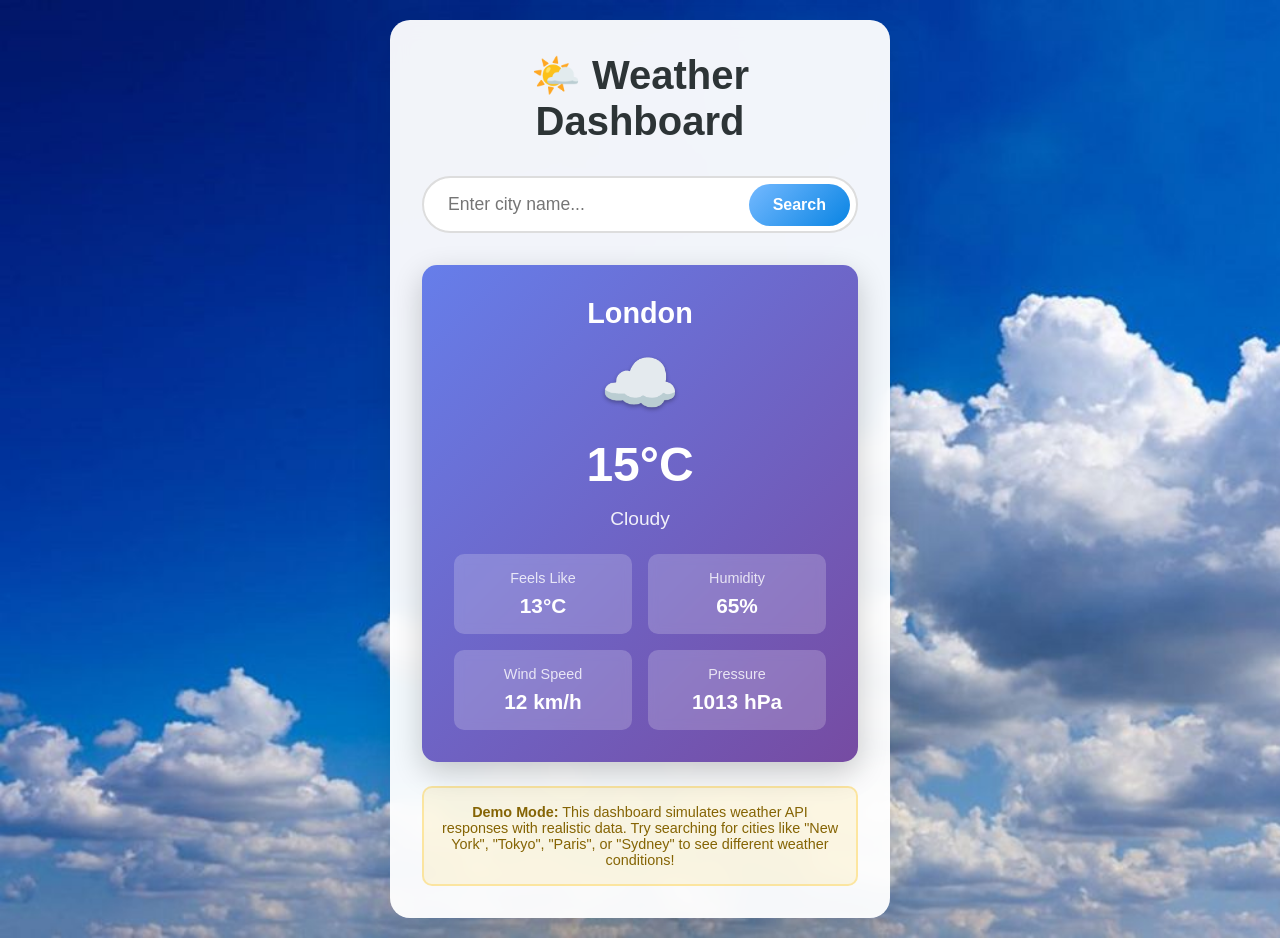
==== index.html @ 085a781d "first commit" ====
<!DOCTYPE html>
<html lang="en">
<head>
    <meta charset="UTF-8">
    <meta name="viewport" content="width=device-width, initial-scale=1.0">
    <title>Weather Dashboard</title>
    <script defer src="script.js"></script>
    <link rel="stylesheet" href="style.css">

</head>
 
<body>
    <div class="dashboard">
        <h1>🌤️ Weather Dashboard</h1>
        
        <div class="search-container">
            <input type="text" class="search-input" id="cityInput" placeholder="Enter city name..." />
            <button class="search-btn" id="searchBtn">Search</button>
        </div>

        <div class="loading" id="loading">
            <div class="loading-spinner"></div>
            <p>Fetching weather data...</p>
        </div>

        <div class="error-message" id="errorMessage"></div>

        <div class="weather-card" id="weatherCard">
            <div class="city-name" id="cityName">London</div>
            <div class="weather-icon" id="weatherIcon">☁️</div>
            <div class="temperature" id="temperature">15°C</div>
            <div class="description" id="description">cloudy</div>
            
            <div class="weather-details">
                <div class="detail-item">
                    <div class="detail-label">Feels Like</div>
                    <div class="detail-value" id="feelsLike">13°C</div>
                </div>
                <div class="detail-item">
                    <div class="detail-label">Humidity</div>
                    <div class="detail-value" id="humidity">65%</div>
                </div>
                <div class="detail-item">
                    <div class="detail-label">Wind Speed</div>
                    <div class="detail-value" id="windSpeed">12 km/h</div>
                </div>
                <div class="detail-item">
                    <div class="detail-label">Pressure</div>
                    <div class="detail-value" id="pressure">1013 hPa</div>
                </div>
            </div>
        </div>

        <div class="demo-note">
            <strong>Demo Mode:</strong> This dashboard simulates weather API responses with realistic data. 
            Try searching for cities like "New York", "Tokyo", "Paris", or "Sydney" to see different weather conditions!
        </div>
    </div>

   
</body>
</html>
---- style.css ----
* {
            margin: 0;
            padding: 0;
            box-sizing: border-box;
        }

        body {
            font-family: 'Segoe UI', Tahoma, Geneva, Verdana, sans-serif;
            background: linear-gradient(135deg, #74b9ff 0%, #0984e3 100%);
            min-height: 100vh;
            background-image: url('bgv.jpg');
            background-size: cover;
            display: flex;
            align-items: center;
            justify-content: center;
            padding: 20px;
        }

        .dashboard {
            background: rgba(255, 255, 255, 0.95);
            backdrop-filter: blur(10px);
            border-radius: 20px;
            padding: 2rem;
            box-shadow: 0 20px 40px rgba(0, 0, 0, 0.1);
            width: 100%;
            max-width: 500px;
            text-align: center;
        }

        h1 {
            color: #2d3436;
            margin-bottom: 2rem;
            font-size: 2.5rem;
            font-weight: 700;
        }

        .search-container {
            position: relative;
            margin-bottom: 2rem;
        }

        .search-input {
            width: 100%;
            padding: 1rem 1.5rem;
            border: 2px solid #ddd;
            border-radius: 50px;
            font-size: 1.1rem;
            outline: none;
            transition: all 0.3s ease;
        }

        .search-input:focus {
            border-color: #74b9ff;
            box-shadow: 0 0 0 3px rgba(116, 185, 255, 0.1);
        }

        .search-btn {
            position: absolute;
            right: 8px;
            top: 50%;
            transform: translateY(-50%);
            background: linear-gradient(135deg, #74b9ff, #0984e3);
            color: white;
            border: none;
            border-radius: 50px;
            padding: 0.75rem 1.5rem;
            cursor: pointer;
            font-size: 1rem;
            font-weight: 600;
            transition: all 0.3s ease;
        }

        .search-btn:hover {
            transform: translateY(-50%) scale(1.05);
            box-shadow: 0 5px 15px rgba(116, 185, 255, 0.3);
        }

        .weather-card {
            background: linear-gradient(135deg, #667eea 0%, #764ba2 100%);
            color: white;
            border-radius: 15px;
            padding: 2rem;
            margin: 1.5rem 0;
            box-shadow: 0 10px 30px rgba(0, 0, 0, 0.2);
            transform: translateY(10px);
            opacity: 0;
            transition: all 0.5s ease;
        }

        .weather-card.show {
            transform: translateY(0);
            opacity: 1;
        }

        .city-name {
            font-size: 1.8rem;
            font-weight: 700;
            margin-bottom: 0.5rem;
        }

        .weather-icon {
            font-size: 4rem;
            margin: 1rem 0;
            text-shadow: 0 2px 4px rgba(0, 0, 0, 0.3);
        }

        .temperature {
            font-size: 3rem;
            font-weight: 800;
            margin: 1rem 0;
        }

        .description {
            font-size: 1.2rem;
            text-transform: capitalize;
            margin-bottom: 1.5rem;
            opacity: 0.9;
        }

        .weather-details {
            display: grid;
            grid-template-columns: 1fr 1fr;
            gap: 1rem;
            margin-top: 1.5rem;
        }

        .detail-item {
            background: rgba(255, 255, 255, 0.2);
            backdrop-filter: blur(5px);
            border-radius: 10px;
            padding: 1rem;
            transition: all 0.3s ease;
        }

        .detail-item:hover {
            background: rgba(255, 255, 255, 0.3);
            transform: translateY(-2px);
        }

        .detail-label {
            font-size: 0.9rem;
            opacity: 0.8;
            margin-bottom: 0.5rem;
        }

        .detail-value {
            font-size: 1.3rem;
            font-weight: 700;
        }

        .error-message {
            background: linear-gradient(135deg, #ff7675, #d63031);
            color: white;
            border-radius: 10px;
            padding: 1rem;
            margin: 1rem 0;
            font-weight: 600;
            display: none;
        }

        .loading {
            display: none;
            margin: 2rem 0;
        }

        .loading-spinner {
            border: 4px solid rgba(116, 185, 255, 0.3);
            border-left: 4px solid #74b9ff;
            border-radius: 50%;
            width: 40px;
            height: 40px;
            animation: spin 1s linear infinite;
            margin: 0 auto 1rem;
        }

        @keyframes spin {
            0% { transform: rotate(0deg); }
            100% { transform: rotate(360deg); }
        }

        .demo-note {
            background: rgba(255, 193, 7, 0.1);
            border: 2px solid rgba(255, 193, 7, 0.3);
            border-radius: 10px;
            padding: 1rem;
            margin-top: 1.5rem;
            color: #856404;
            font-size: 0.9rem;
        }

        @media (max-width: 480px) {
            .dashboard {
                padding: 1.5rem;
                margin: 10px;
            }

            h1 {
                font-size: 2rem;
            }

            .weather-details {
                grid-template-columns: 1fr;
            }
        }
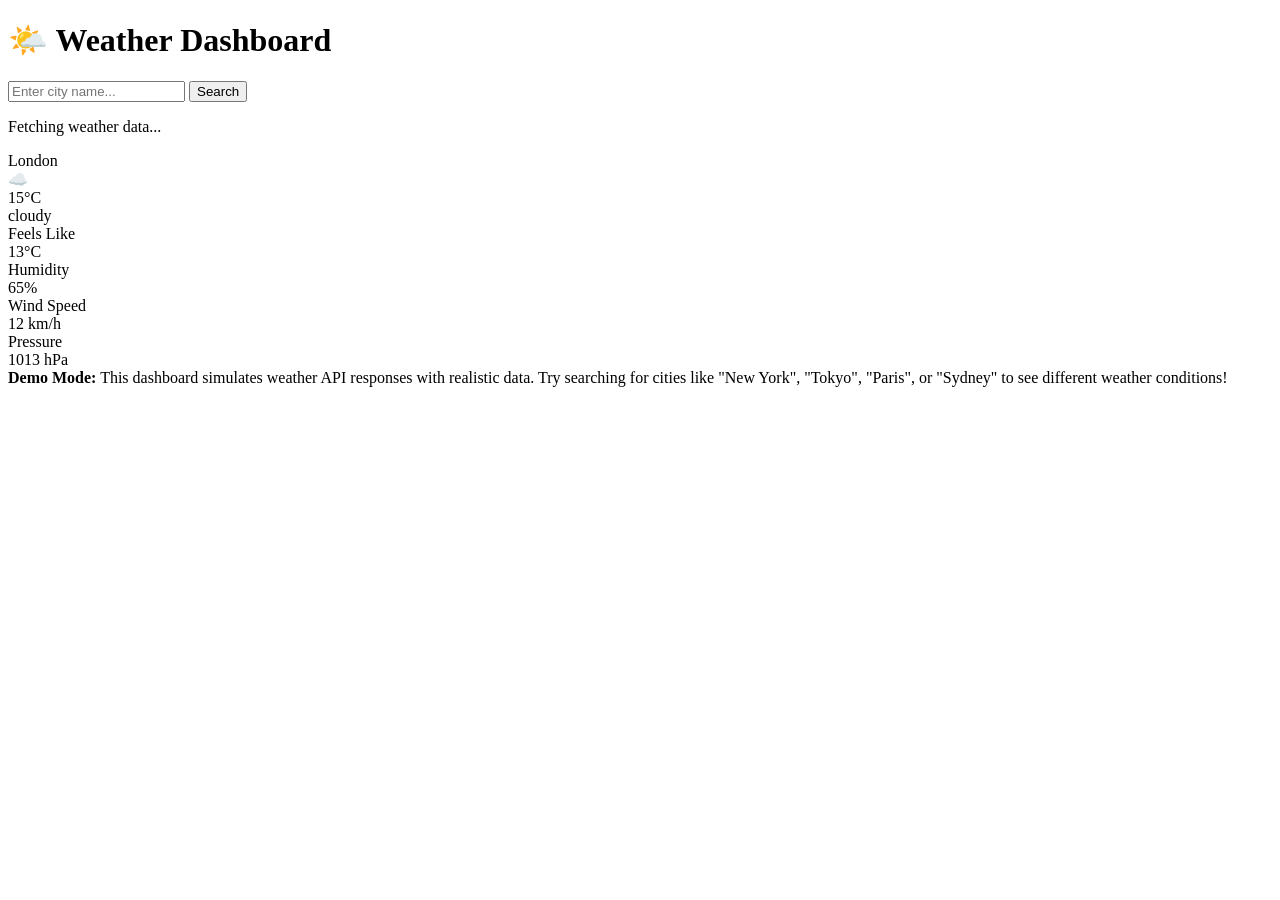
==== commit 1686846c: "Added main project files" ====
--- a/index.html
+++ b/index.html
@@ -5,10 +5,8 @@
     <meta name="viewport" content="width=device-width, initial-scale=1.0">
     <title>Weather Dashboard</title>
     <script defer src="script.js"></script>
-    <link rel="stylesheet" href="style.css">
-
+    <base href="/" link rel="stylesheet" href="style.css"/>
 </head>
- 
 <body>
     <div class="dashboard">
         <h1>🌤️ Weather Dashboard</h1>
@@ -57,6 +55,6 @@
         </div>
     </div>
 
-   
+    
 </body>
 </html>
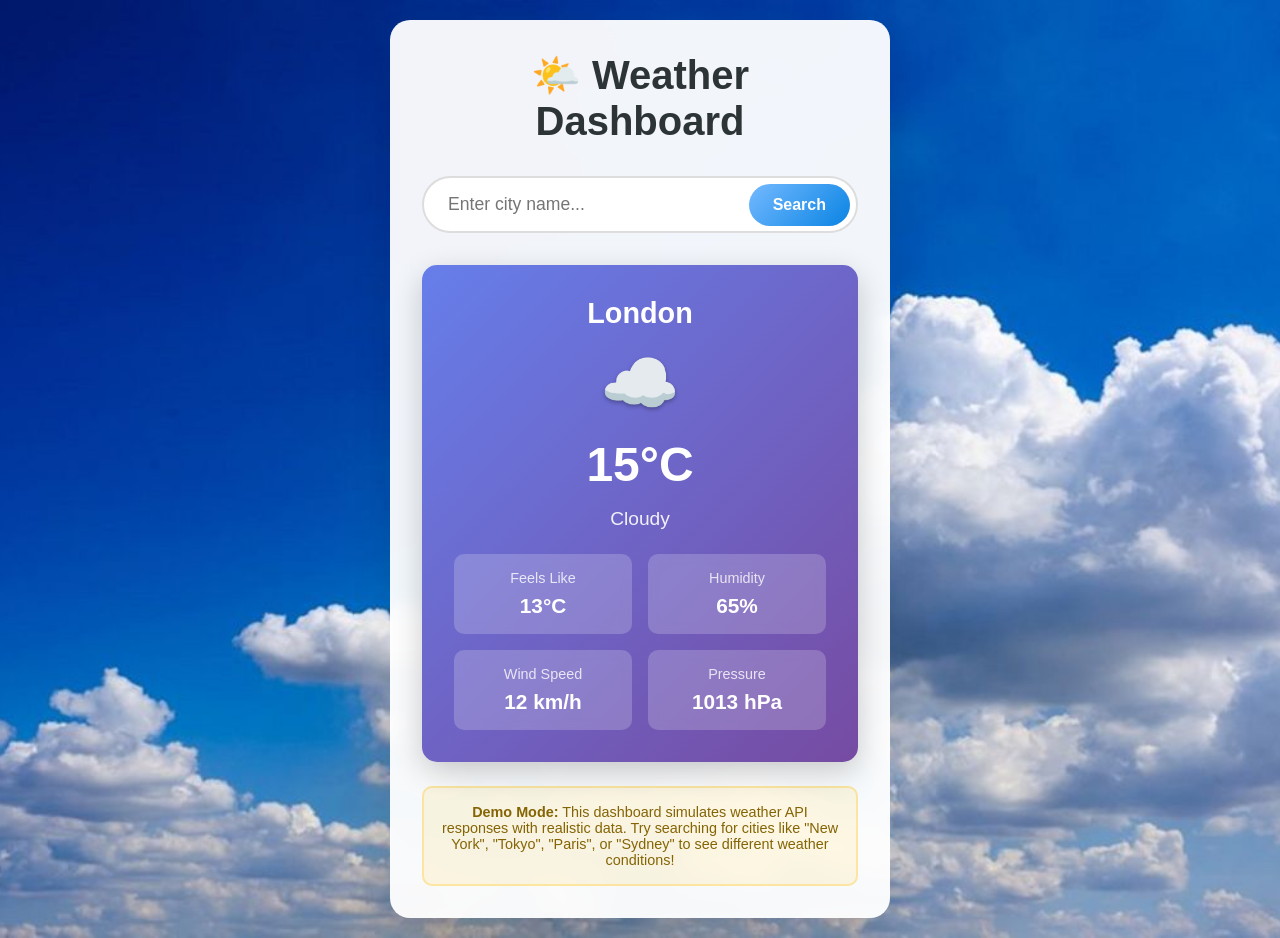
==== commit 7f12ba41: "Added main project files" ====
--- a/index.html
+++ b/index.html
@@ -5,7 +5,8 @@
     <meta name="viewport" content="width=device-width, initial-scale=1.0">
     <title>Weather Dashboard</title>
     <script defer src="script.js"></script>
-    <base href="/" link rel="stylesheet" href="style.css"/>
+    <link rel="stylesheet" href="style.css">
+    
 </head>
 <body>
     <div class="dashboard">
--- a/style.css
+++ b/style.css
@@ -0,0 +1,207 @@
+        * {
+            margin: 0;
+            padding: 0;
+            box-sizing: border-box;
+        }
+
+        body {
+            font-family: 'Segoe UI', Tahoma, Geneva, Verdana, sans-serif;
+            background: linear-gradient(135deg, #74b9ff 0%, #0984e3 100%);
+            min-height: 100vh;
+            background-image: url('bgv.jpg');
+            background-size: cover;
+            background-position: center;
+            
+            display: flex;
+            align-items: center;
+            justify-content: center;
+            padding: 20px;
+        }
+
+        .dashboard {
+            background: rgba(255, 255, 255, 0.95);
+            backdrop-filter: blur(10px);
+            border-radius: 20px;
+            padding: 2rem;
+            box-shadow: 0 20px 40px rgba(0, 0, 0, 0.1);
+            width: 100%;
+            max-width: 500px;
+            text-align: center;
+        }
+
+        h1 {
+            color: #2d3436;
+            margin-bottom: 2rem;
+            font-size: 2.5rem;
+            font-weight: 700;
+        }
+
+        .search-container {
+            position: relative;
+            margin-bottom: 2rem;
+        }
+
+        .search-input {
+            width: 100%;
+            padding: 1rem 1.5rem;
+            border: 2px solid #ddd;
+            border-radius: 50px;
+            font-size: 1.1rem;
+            outline: none;
+            transition: all 0.3s ease;
+        }
+
+        .search-input:focus {
+            border-color: #74b9ff;
+            box-shadow: 0 0 0 3px rgba(116, 185, 255, 0.1);
+        }
+
+        .search-btn {
+            position: absolute;
+            right: 8px;
+            top: 50%;
+            transform: translateY(-50%);
+            background: linear-gradient(135deg, #74b9ff, #0984e3);
+            color: white;
+            border: none;
+            border-radius: 50px;
+            padding: 0.75rem 1.5rem;
+            cursor: pointer;
+            font-size: 1rem;
+            font-weight: 600;
+            transition: all 0.3s ease;
+        }
+
+        .search-btn:hover {
+            transform: translateY(-50%) scale(1.05);
+            box-shadow: 0 5px 15px rgba(116, 185, 255, 0.3);
+        }
+
+        .weather-card {
+            background: linear-gradient(135deg, #667eea 0%, #764ba2 100%);
+            color: white;
+            border-radius: 15px;
+            padding: 2rem;
+            margin: 1.5rem 0;
+            box-shadow: 0 10px 30px rgba(0, 0, 0, 0.2);
+            transform: translateY(10px);
+            opacity: 0;
+            transition: all 0.5s ease;
+        }
+
+        .weather-card.show {
+            transform: translateY(0);
+            opacity: 1;
+        }
+
+        .city-name {
+            font-size: 1.8rem;
+            font-weight: 700;
+            margin-bottom: 0.5rem;
+        }
+
+        .weather-icon {
+            font-size: 4rem;
+            margin: 1rem 0;
+            text-shadow: 0 2px 4px rgba(0, 0, 0, 0.3);
+        }
+
+        .temperature {
+            font-size: 3rem;
+            font-weight: 800;
+            margin: 1rem 0;
+        }
+
+        .description {
+            font-size: 1.2rem;
+            text-transform: capitalize;
+            margin-bottom: 1.5rem;
+            opacity: 0.9;
+        }
+
+        .weather-details {
+            display: grid;
+            grid-template-columns: 1fr 1fr;
+            gap: 1rem;
+            margin-top: 1.5rem;
+        }
+
+        .detail-item {
+            background: rgba(255, 255, 255, 0.2);
+            backdrop-filter: blur(5px);
+            border-radius: 10px;
+            padding: 1rem;
+            transition: all 0.3s ease;
+        }
+
+        .detail-item:hover {
+            background: rgba(255, 255, 255, 0.3);
+            transform: translateY(-2px);
+        }
+
+        .detail-label {
+            font-size: 0.9rem;
+            opacity: 0.8;
+            margin-bottom: 0.5rem;
+        }
+
+        .detail-value {
+            font-size: 1.3rem;
+            font-weight: 700;
+        }
+
+        .error-message {
+            background: linear-gradient(135deg, #ff7675, #d63031);
+            color: white;
+            border-radius: 10px;
+            padding: 1rem;
+            margin: 1rem 0;
+            font-weight: 600;
+            display: none;
+        }
+
+        .loading {
+            display: none;
+            margin: 2rem 0;
+        }
+
+        .loading-spinner {
+            border: 4px solid rgba(116, 185, 255, 0.3);
+            border-left: 4px solid #74b9ff;
+            border-radius: 50%;
+            width: 40px;
+            height: 40px;
+            animation: spin 1s linear infinite;
+            margin: 0 auto 1rem;
+        }
+
+        @keyframes spin {
+            0% { transform: rotate(0deg); }
+            100% { transform: rotate(360deg); }
+        }
+
+        .demo-note {
+            background: rgba(255, 193, 7, 0.1);
+            border: 2px solid rgba(255, 193, 7, 0.3);
+            border-radius: 10px;
+            padding: 1rem;
+            margin-top: 1.5rem;
+            color: #856404;
+            font-size: 0.9rem;
+        }
+
+        @media (max-width: 480px) {
+            .dashboard {
+                padding: 1.5rem;
+                margin: 10px;
+            }
+
+            h1 {
+                font-size: 2rem;
+            }
+
+            .weather-details {
+                grid-template-columns: 1fr;
+            }
+        }
+    </style>
